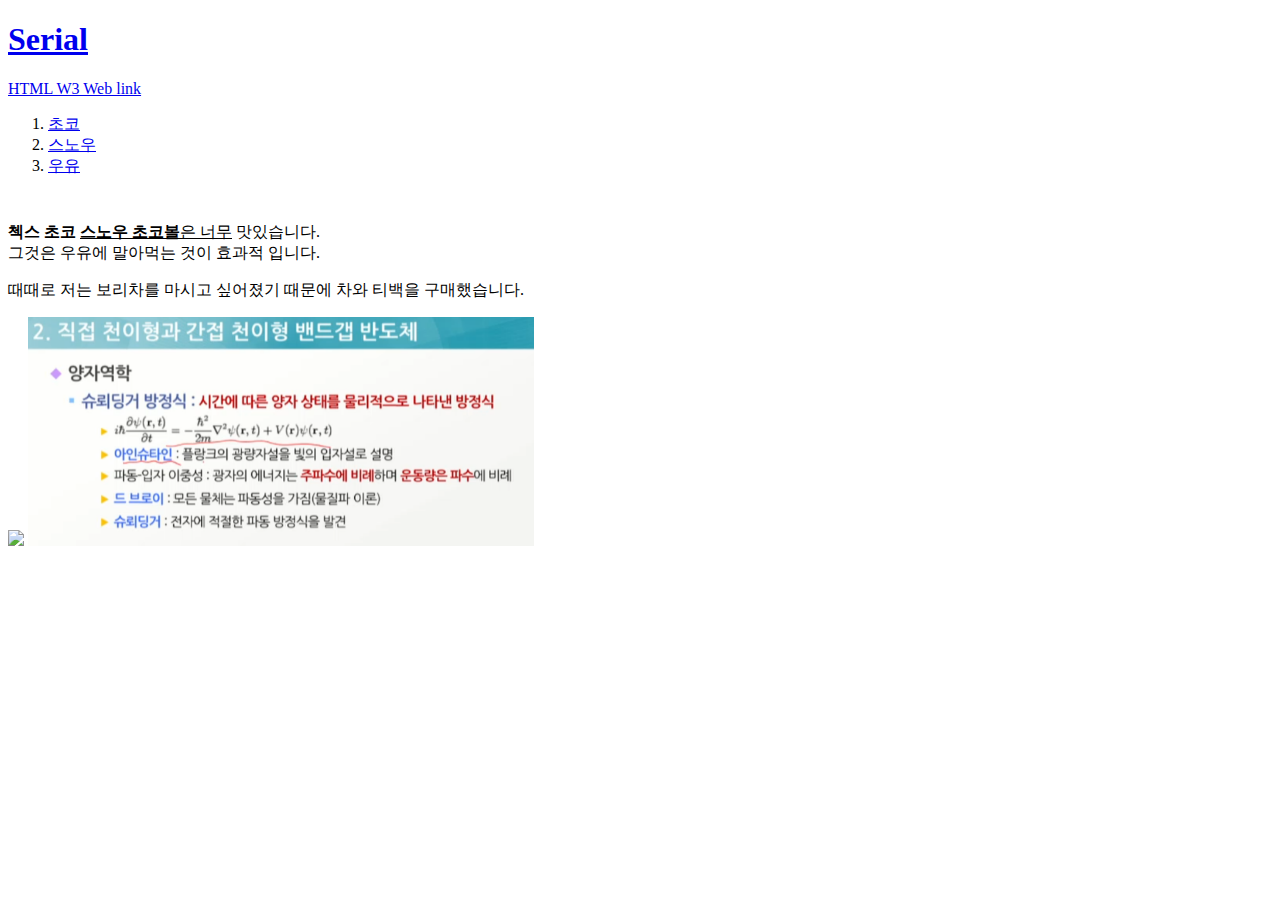
==== index.html @ 9f78a4c6 "Add files via upload" ====
<!doctype html> <!--이 웹페이지가 HTML로서 만들어졌다는 것을 표현 -->
<html>
  <head>
    <meta charset="utf-8"> <!--UTF-8 방식으로 해석해서 열어야 한다는 것을 표현-->
    <title>Serial</title>
  </head>

  <body>
    <h1><a href="index.html">
        Serial
      </a></h1>

    <a href="https://www.w3.org/TR/html5/" target="_blank" title="W3" >
      HTML W3 Web link
    </a>

    <ol>
      <li><a href="choco.html">초코</a></li>
      <li><a href="snow.html">스노우</a></li>
      <li><a href="milk.html">우유</a></li>
    </ol>

    <p style="margin-top:45px;"><strong>첵스 초코 <u>스노우 초코볼</strong>은 너무</u> 맛있습니다.<br> 그것은 우유에 말아먹는 것이 효과적 입니다.</p>
    <p>때때로 저는 보리차를 마시고 싶어졌기 때문에 차와 티백을 구매했습니다.</p>

    <img src="https://s3-ap-northeast-2.amazonaws.com/opentutorials-user-file/module/3135/7648.png">
    <img src="슈뢰딩거 방정식.png" width="40%">
  </body>
</html>
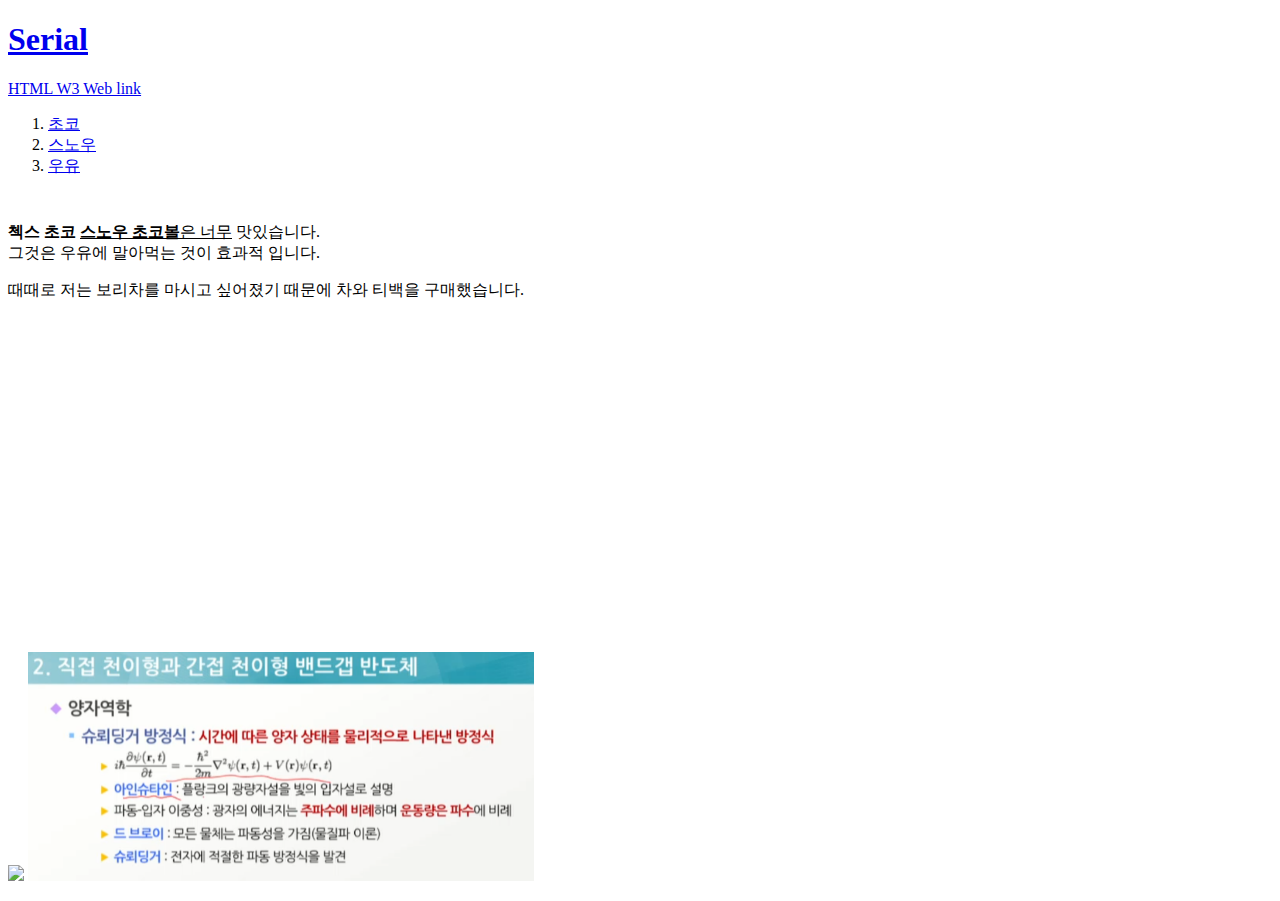
==== commit b940a066: "Add files via upload" ====
--- a/index.html
+++ b/index.html
@@ -3,12 +3,23 @@
   <head>
     <meta charset="utf-8"> <!--UTF-8 방식으로 해석해서 열어야 한다는 것을 표현-->
     <title>Serial</title>
+
+    <!-- Google tag (gtag.js) -->
+    <script async src="https://www.googletagmanager.com/gtag/js?id=G-J07VRPNRD8"></script>
+    <script>
+      window.dataLayer = window.dataLayer || [];
+      function gtag(){dataLayer.push(arguments);}
+      gtag('js', new Date());
+
+      gtag('config', 'G-J07VRPNRD8');
+    </script>
+
   </head>
 
   <body>
     <h1><a href="index.html">
         Serial
-      </a></h1>
+    </a></h1>
 
     <a href="https://www.w3.org/TR/html5/" target="_blank" title="W3" >
       HTML W3 Web link
@@ -23,7 +34,51 @@
     <p style="margin-top:45px;"><strong>첵스 초코 <u>스노우 초코볼</strong>은 너무</u> 맛있습니다.<br> 그것은 우유에 말아먹는 것이 효과적 입니다.</p>
     <p>때때로 저는 보리차를 마시고 싶어졌기 때문에 차와 티백을 구매했습니다.</p>
 
+    <p>
+      <iframe width="560" height="315" src="https://www.youtube.com/embed/rPTmXpjZi3w" title="YouTube video player" frameborder="0" allow="accelerometer; autoplay; clipboard-write; encrypted-media; gyroscope; picture-in-picture" allowfullscreen></iframe>
+    </P>
+
     <img src="https://s3-ap-northeast-2.amazonaws.com/opentutorials-user-file/module/3135/7648.png">
     <img src="슈뢰딩거 방정식.png" width="40%">
+
+    <p>
+      <div id="disqus_thread"></div>
+      <script>
+
+        /**
+        *  RECOMMENDED CONFIGURATION VARIABLES: EDIT AND UNCOMMENT THE SECTION BELOW TO INSERT DYNAMIC VALUES FROM YOUR PLATFORM OR CMS.
+        *  LEARN WHY DEFINING THESE VARIABLES IS IMPORTANT: https://disqus.com/admin/universalcode/#configuration-variables*/
+        /*
+        var disqus_config = function () {
+        this.page.url = PAGE_URL;  // Replace PAGE_URL with your page's canonical URL variable
+        this.page.identifier = PAGE_IDENTIFIER; // Replace PAGE_IDENTIFIER with your page's unique identifier variable
+        };
+        */
+        (function() { // DON'T EDIT BELOW THIS LINE
+        var d = document, s = d.createElement('script');
+        s.src = 'https://web1-2.disqus.com/embed.js';
+        s.setAttribute('data-timestamp', +new Date());
+        (d.head || d.body).appendChild(s);
+        })();
+      </script>
+      <noscript>Please enable JavaScript to view the <a href="https://disqus.com/?ref_noscript">comments powered by Disqus.</a></noscript>
+    </p>
+
+    <p>
+      <!--Start of Tawk.to Script-->
+      <script type="text/javascript">
+      var Tawk_API=Tawk_API||{}, Tawk_LoadStart=new Date();
+      (function(){
+      var s1=document.createElement("script"),s0=document.getElementsByTagName("script")[0];
+      s1.async=true;
+      s1.src='https://embed.tawk.to/6338600b54f06e12d897e9e9/1gea3ec07';
+      s1.charset='UTF-8';
+      s1.setAttribute('crossorigin','*');
+      s0.parentNode.insertBefore(s1,s0);
+      })();
+      </script>
+      <!--End of Tawk.to Script-->
+    </p>
+
   </body>
 </html>
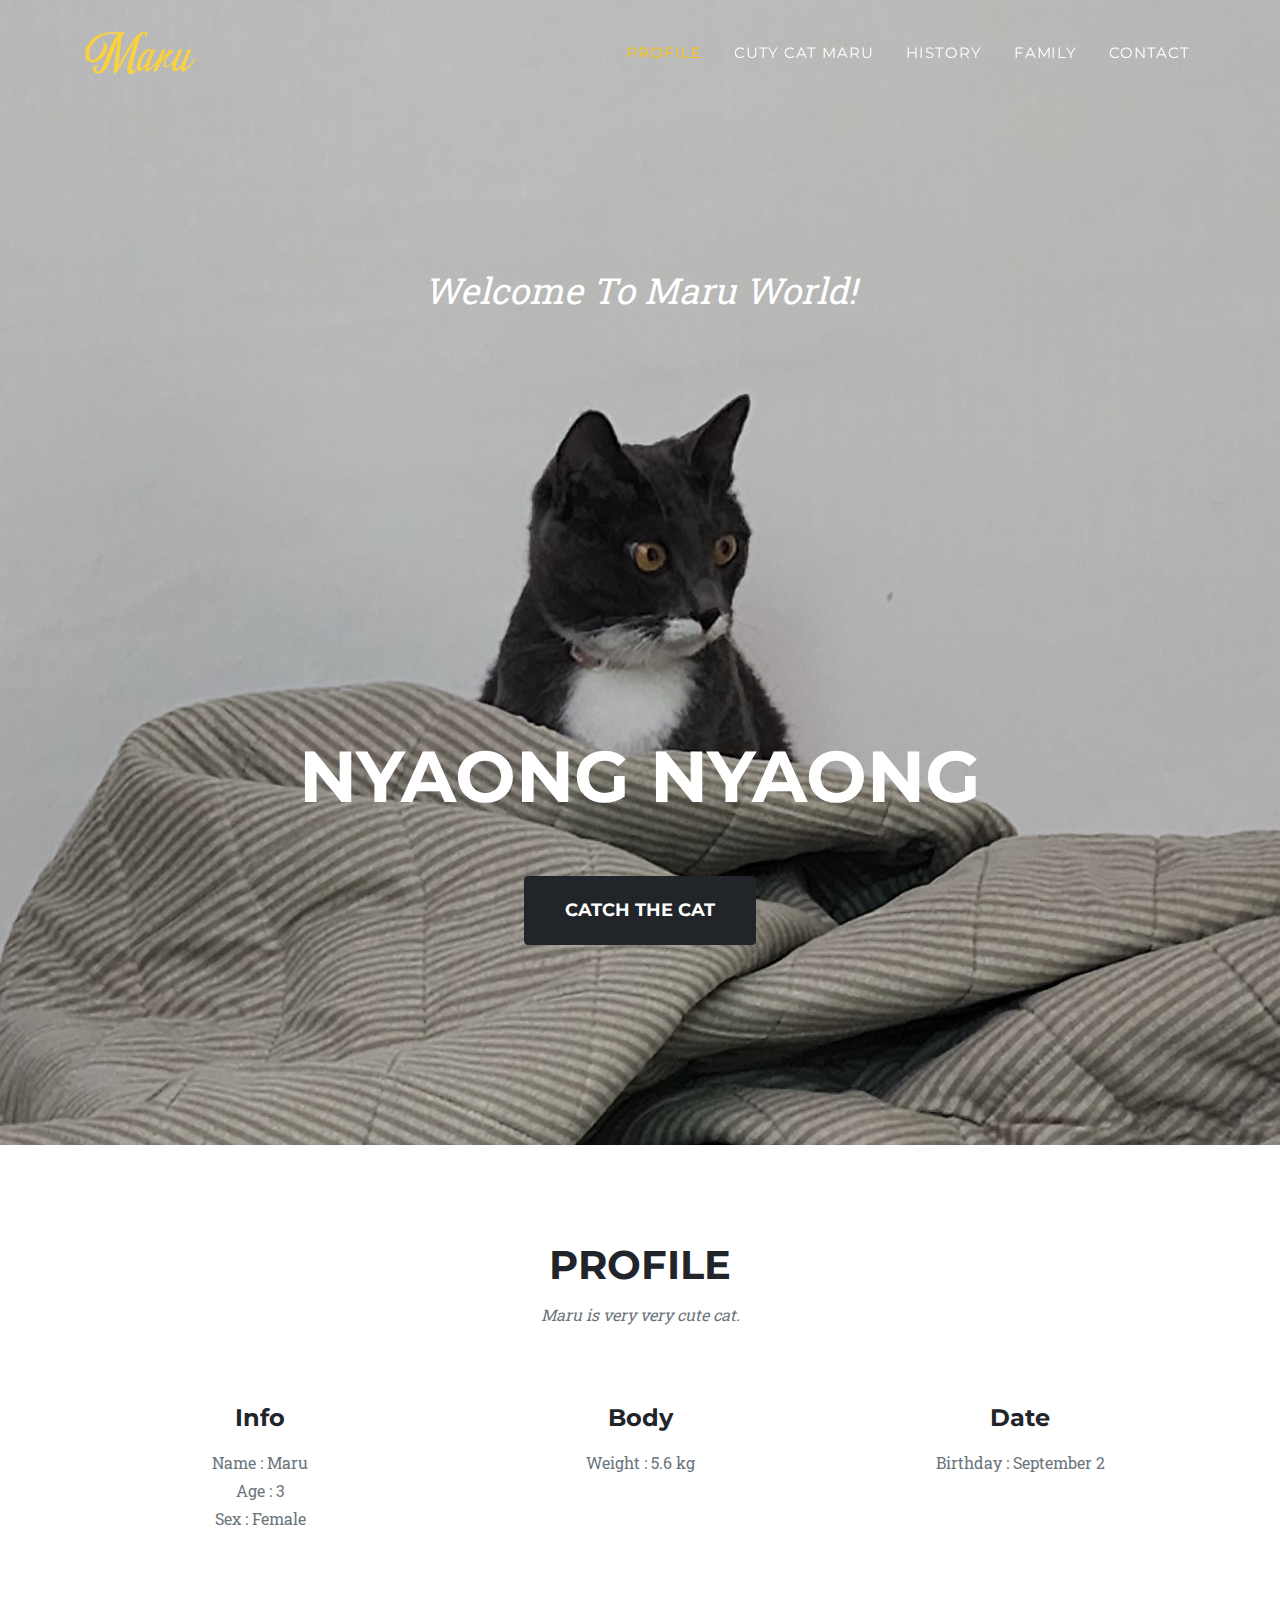
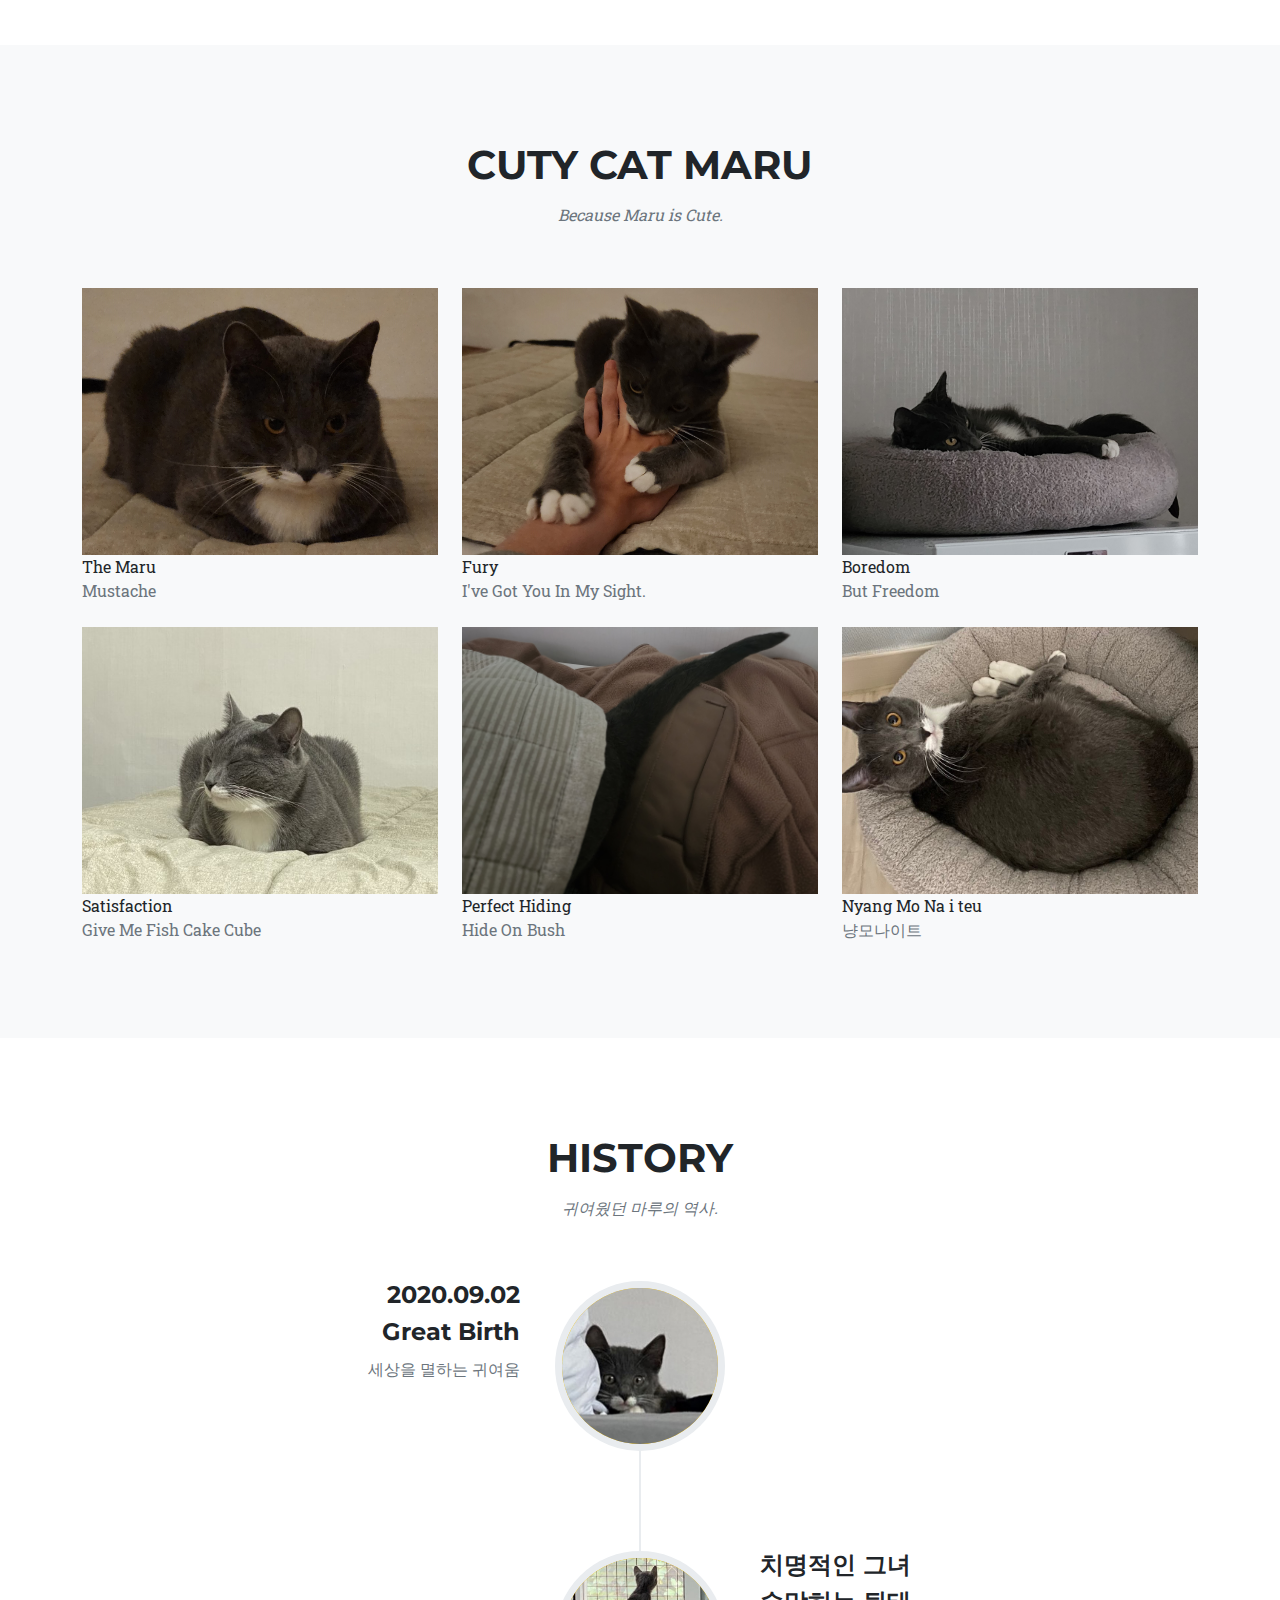
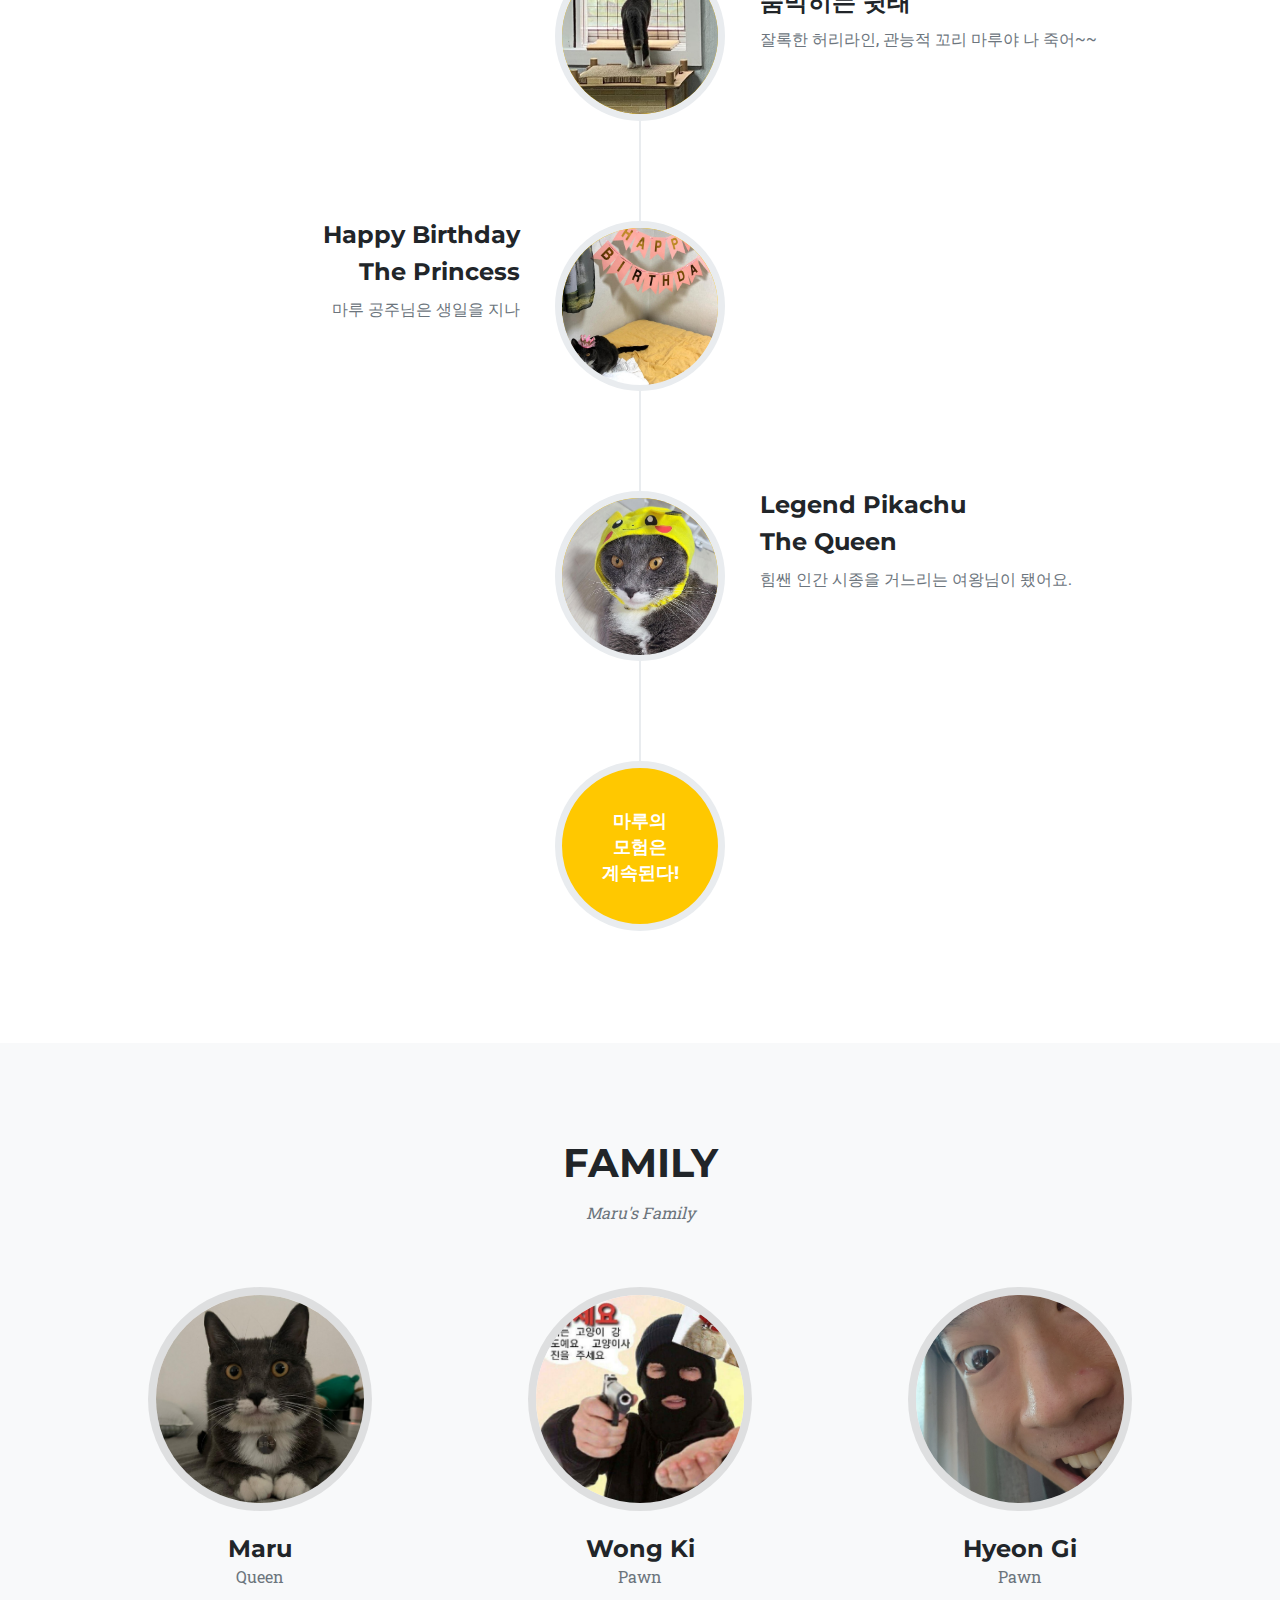
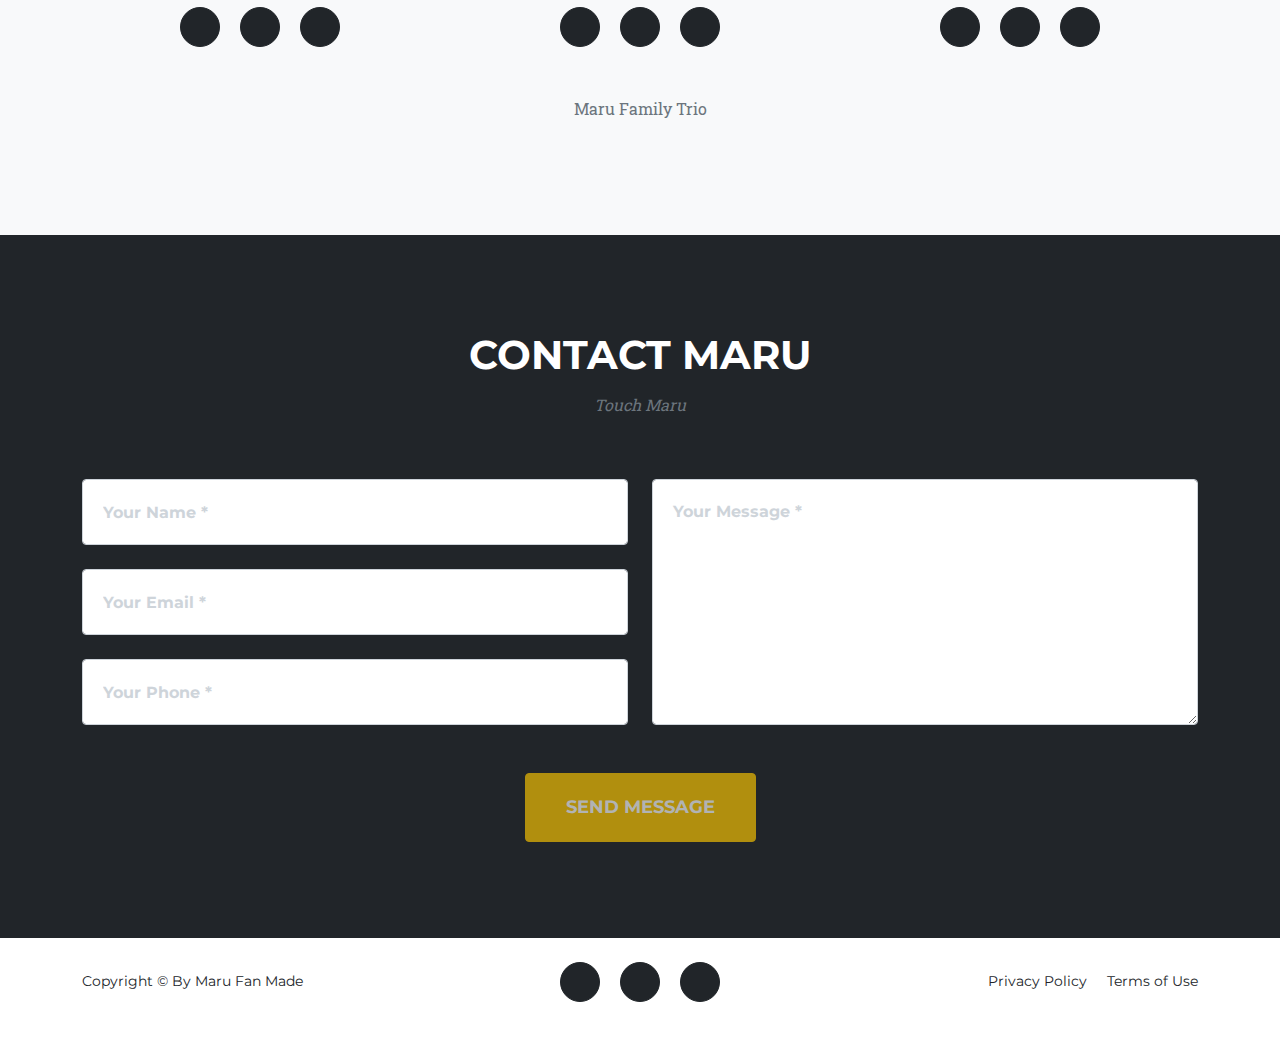
==== commit a8d3554e: "Add files via upload" ====
--- a/index.html
+++ b/index.html
@@ -1,84 +1,594 @@
-<!doctype html> <!--이 웹페이지가 HTML로서 만들어졌다는 것을 표현 -->
-<html>
-  <head>
-    <meta charset="utf-8"> <!--UTF-8 방식으로 해석해서 열어야 한다는 것을 표현-->
-    <title>Serial</title>
-
-    <!-- Google tag (gtag.js) -->
-    <script async src="https://www.googletagmanager.com/gtag/js?id=G-J07VRPNRD8"></script>
-    <script>
-      window.dataLayer = window.dataLayer || [];
-      function gtag(){dataLayer.push(arguments);}
-      gtag('js', new Date());
-
-      gtag('config', 'G-J07VRPNRD8');
-    </script>
-
-  </head>
-
-  <body>
-    <h1><a href="index.html">
-        Serial
-    </a></h1>
-
-    <a href="https://www.w3.org/TR/html5/" target="_blank" title="W3" >
-      HTML W3 Web link
-    </a>
-
-    <ol>
-      <li><a href="choco.html">초코</a></li>
-      <li><a href="snow.html">스노우</a></li>
-      <li><a href="milk.html">우유</a></li>
-    </ol>
-
-    <p style="margin-top:45px;"><strong>첵스 초코 <u>스노우 초코볼</strong>은 너무</u> 맛있습니다.<br> 그것은 우유에 말아먹는 것이 효과적 입니다.</p>
-    <p>때때로 저는 보리차를 마시고 싶어졌기 때문에 차와 티백을 구매했습니다.</p>
-
-    <p>
-      <iframe width="560" height="315" src="https://www.youtube.com/embed/rPTmXpjZi3w" title="YouTube video player" frameborder="0" allow="accelerometer; autoplay; clipboard-write; encrypted-media; gyroscope; picture-in-picture" allowfullscreen></iframe>
-    </P>
-
-    <img src="https://s3-ap-northeast-2.amazonaws.com/opentutorials-user-file/module/3135/7648.png">
-    <img src="슈뢰딩거 방정식.png" width="40%">
-
-    <p>
-      <div id="disqus_thread"></div>
-      <script>
-
-        /**
-        *  RECOMMENDED CONFIGURATION VARIABLES: EDIT AND UNCOMMENT THE SECTION BELOW TO INSERT DYNAMIC VALUES FROM YOUR PLATFORM OR CMS.
-        *  LEARN WHY DEFINING THESE VARIABLES IS IMPORTANT: https://disqus.com/admin/universalcode/#configuration-variables*/
-        /*
-        var disqus_config = function () {
-        this.page.url = PAGE_URL;  // Replace PAGE_URL with your page's canonical URL variable
-        this.page.identifier = PAGE_IDENTIFIER; // Replace PAGE_IDENTIFIER with your page's unique identifier variable
-        };
-        */
-        (function() { // DON'T EDIT BELOW THIS LINE
-        var d = document, s = d.createElement('script');
-        s.src = 'https://web1-2.disqus.com/embed.js';
-        s.setAttribute('data-timestamp', +new Date());
-        (d.head || d.body).appendChild(s);
-        })();
-      </script>
-      <noscript>Please enable JavaScript to view the <a href="https://disqus.com/?ref_noscript">comments powered by Disqus.</a></noscript>
-    </p>
-
-    <p>
-      <!--Start of Tawk.to Script-->
-      <script type="text/javascript">
-      var Tawk_API=Tawk_API||{}, Tawk_LoadStart=new Date();
-      (function(){
-      var s1=document.createElement("script"),s0=document.getElementsByTagName("script")[0];
-      s1.async=true;
-      s1.src='https://embed.tawk.to/6338600b54f06e12d897e9e9/1gea3ec07';
-      s1.charset='UTF-8';
-      s1.setAttribute('crossorigin','*');
-      s0.parentNode.insertBefore(s1,s0);
-      })();
-      </script>
-      <!--End of Tawk.to Script-->
-    </p>
-
-  </body>
-</html>
+<!DOCTYPE html>
+<html lang="en">
+    <head>
+        <meta charset="utf-8" />
+        <meta name="viewport" content="width=device-width, initial-scale=1, shrink-to-fit=no" />
+        <meta name="description" content="" />
+        <meta name="author" content="" />
+        <title>The Cutest Cat - Maru</title>
+        <!-- Favicon-->
+        <link rel="icon" type="image/x-icon" href="Maru/Maru-icon.ico" />
+        <!-- Font Awesome icons (free version)-->
+        <script src="https://use.fontawesome.com/releases/v6.1.0/js/all.js" crossorigin="anonymous"></script>
+        <!-- Google fonts-->
+        <link href="https://fonts.googleapis.com/css?family=Montserrat:400,700" rel="stylesheet" type="text/css" />
+        <link href="https://fonts.googleapis.com/css?family=Roboto+Slab:400,100,300,700" rel="stylesheet" type="text/css" />
+        <!-- Core theme CSS (includes Bootstrap)-->
+        <link href="css/styles.css" rel="stylesheet" />
+    </head>
+    <body id="page-top">
+        <!-- Navigation-->
+        <nav class="navbar navbar-expand-lg navbar-dark fixed-top" id="mainNav">
+            <div class="container">
+                <a class="navbar-brand" href="#page-top"><img src="Maru/Maru-Y-logo.svg" alt="..." /></a>
+                <button class="navbar-toggler" type="button" data-bs-toggle="collapse" data-bs-target="#navbarResponsive" aria-controls="navbarResponsive" aria-expanded="false" aria-label="Toggle navigation">
+                    Menu
+                    <i class="fas fa-bars ms-1"></i>
+                </button>
+                <div class="collapse navbar-collapse" id="navbarResponsive">
+                    <ul class="navbar-nav text-uppercase ms-auto py-4 py-lg-0">
+                        <li class="nav-item"><a class="nav-link" href="#Profile">Profile</a></li>
+                        <li class="nav-item"><a class="nav-link" href="#Portfolio">CUTY CAT MARU</a></li>
+                        <li class="nav-item"><a class="nav-link" href="#History">History</a></li>
+                        <li class="nav-item"><a class="nav-link" href="#team">Family</a></li>
+                        <li class="nav-item"><a class="nav-link" href="#contact">Contact</a></li>
+                    </ul>
+                </div>
+            </div>
+        </nav>
+        <!-- Masthead-->
+        <header class="masthead">
+            <div class="container">
+                <div class="masthead-subheading">Welcome To Maru World!</div>
+                <div class="masthead-heading text-uppercase">Nyaong Nyaong</div>
+                <a class="btn btn-primary btn-xl text-uppercase" href="#Profile">Catch The Cat</a>
+            </div>
+        </header>
+        <!-- Profile-->
+        <section class="page-section" id="Profile">
+            <div class="container">
+                <div class="text-center">
+                    <h2 class="section-heading text-uppercase">Profile</h2>
+                    <h3 class="section-subheading text-muted">Maru is very very cute cat.</h3>
+                </div>
+                <div class="row text-center">
+                    <div class="col-md-4">
+                        <span class="fa-stack fa-4x">
+                            <i class="fas fa-circle fa-stack-2x text-primary"></i>
+                            <i class="fas fa-solid fa-cat fa-stack-1x fa-inverse"></i>
+                        </span>
+                        <h4 class="my-3">Info</h4>
+                        <p class="text-muted">
+                          Name : Maru <br />
+                          Age : 3 <br />
+                          Sex : Female
+                        </p>
+                    </div>
+                    <div class="col-md-4">
+                        <span class="fa-stack fa-4x">
+                            <i class="fas fa-circle fa-stack-2x text-primary"></i>
+                            <i class="fas fa-solid fa-bowl-food fa-stack-1x fa-inverse"></i>
+                        </span>
+                        <h4 class="my-3">Body</h4>
+                        <p class="text-muted">Weight : 5.6 kg</p>
+                    </div>
+                    <div class="col-md-4">
+                        <span class="fa-stack fa-4x">
+                            <i class="fas fa-circle fa-stack-2x text-primary"></i>
+                            <i class="fas fa-solid fa-paw fa-stack-1x fa-inverse"></i>
+                        </span>
+                        <h4 class="my-3">Date</h4>
+                        <p class="text-muted">Birthday : September 2</p>
+                    </div>
+                </div>
+            </div>
+        </section>
+        <!-- Portfolio Grid-->
+        <section class="page-section bg-light" id="Portfolio">
+            <div class="container">
+                <div class="text-center">
+                    <h2 class="section-heading text-uppercase">CUTY CAT MARU</h2>
+                    <h3 class="section-subheading text-muted">Because Maru is Cute.</h3>
+                </div>
+                <div class="row">
+                    <div class="col-lg-4 col-sm-6 mb-4">
+                        <!-- Portfolio item 1-->
+                        <div class="portfolio-item">
+                            <a class="portfolio-link" data-bs-toggle="modal" href="#portfolioModal1">
+                                <div class="portfolio-hover">
+                                    <div class="portfolio-hover-content"><i class="fas fa-plus fa-3x"></i></div>
+                                </div>
+                                <img class="img-fluid" src="Maru/Picture/Cuty Cat Maru/1-1.jpg" alt="..." />
+                            </a>
+                            <div class="portfolio-caption">
+                                <div class="portfolio-caption-heading">The Maru</div>
+                                <div class="portfolio-caption-subheading text-muted">Mustache</div>
+                            </div>
+                        </div>
+                    </div>
+                    <div class="col-lg-4 col-sm-6 mb-4">
+                        <!-- Portfolio item 2-->
+                        <div class="portfolio-item">
+                            <a class="portfolio-link" data-bs-toggle="modal" href="#portfolioModal2">
+                                <div class="portfolio-hover">
+                                    <div class="portfolio-hover-content"><i class="fas fa-plus fa-3x"></i></div>
+                                </div>
+                                <img class="img-fluid" src="Maru/Picture/Cuty Cat Maru/2-2.jpg" alt="..." />
+                            </a>
+                            <div class="portfolio-caption">
+                                <div class="portfolio-caption-heading">Fury</div>
+                                <div class="portfolio-caption-subheading text-muted">I've Got You In My Sight.</div>
+                            </div>
+                        </div>
+                    </div>
+                    <div class="col-lg-4 col-sm-6 mb-4">
+                        <!-- Portfolio item 3-->
+                        <div class="portfolio-item">
+                            <a class="portfolio-link" data-bs-toggle="modal" href="#portfolioModal3">
+                                <div class="portfolio-hover">
+                                    <div class="portfolio-hover-content"><i class="fas fa-plus fa-3x"></i></div>
+                                </div>
+                                <img class="img-fluid" src="Maru/Picture/Cuty Cat Maru/3-3.jpg" alt="..." />
+                            </a>
+                            <div class="portfolio-caption">
+                                <div class="portfolio-caption-heading">Boredom</div>
+                                <div class="portfolio-caption-subheading text-muted">But Freedom</div>
+                            </div>
+                        </div>
+                    </div>
+                    <div class="col-lg-4 col-sm-6 mb-4 mb-lg-0">
+                        <!-- Portfolio item 4-->
+                        <div class="portfolio-item">
+                            <a class="portfolio-link" data-bs-toggle="modal" href="#portfolioModal4">
+                                <div class="portfolio-hover">
+                                    <div class="portfolio-hover-content"><i class="fas fa-plus fa-3x"></i></div>
+                                </div>
+                                <img class="img-fluid" src="Maru/Picture/Cuty Cat Maru/4-4.jpg" alt="..." />
+                            </a>
+                            <div class="portfolio-caption">
+                                <div class="portfolio-caption-heading">Satisfaction</div>
+                                <div class="portfolio-caption-subheading text-muted">Give Me Fish Cake Cube</div>
+                            </div>
+                        </div>
+                    </div>
+                    <div class="col-lg-4 col-sm-6 mb-4 mb-sm-0">
+                        <!-- Portfolio item 5-->
+                        <div class="portfolio-item">
+                            <a class="portfolio-link" data-bs-toggle="modal" href="#portfolioModal5">
+                                <div class="portfolio-hover">
+                                    <div class="portfolio-hover-content"><i class="fas fa-plus fa-3x"></i></div>
+                                </div>
+                                <img class="img-fluid" src="Maru/Picture/Cuty Cat Maru/5-5.jpg" alt="..." />
+                            </a>
+                            <div class="portfolio-caption">
+                                <div class="portfolio-caption-heading">Perfect Hiding</div>
+                                <div class="portfolio-caption-subheading text-muted">Hide On Bush</div>
+                            </div>
+                        </div>
+                    </div>
+                    <div class="col-lg-4 col-sm-6">
+                        <!-- Portfolio item 6-->
+                        <div class="portfolio-item">
+                            <a class="portfolio-link" data-bs-toggle="modal" href="#portfolioModal6">
+                                <div class="portfolio-hover">
+                                    <div class="portfolio-hover-content"><i class="fas fa-plus fa-3x"></i></div>
+                                </div>
+                                <img class="img-fluid" src="Maru/Picture/Cuty Cat Maru/6-6.jpg" alt="..." />
+                            </a>
+                            <div class="portfolio-caption">
+                                <div class="portfolio-caption-heading">Nyang Mo Na i teu</div>
+                                <div class="portfolio-caption-subheading text-muted">냥모나이트</div>
+                            </div>
+                        </div>
+                    </div>
+                </div>
+            </div>
+        </section>
+        <!-- History-->
+        <section class="page-section" id="History">
+            <div class="container">
+                <div class="text-center">
+                    <h2 class="section-heading text-uppercase">History</h2>
+                    <h3 class="section-subheading text-muted">귀여웠던 마루의 역사.</h3>
+                </div>
+
+                <ul class="timeline">
+                    <li>
+                        <div class="timeline-image"><img class="rounded-circle img-fluid" src="Maru/Picture/History/1.1.jpg" alt="..." /></div>
+                        <div class="timeline-panel">
+                            <div class="timeline-heading">
+                                <h4>2020.09.02</h4>
+                                <h4 class="subheading">Great Birth</h4>
+                            </div>
+                            <div class="timeline-body"><p class="text-muted">세상을 멸하는 귀여움</p></div>
+                        </div>
+                    </li>
+                    <li class="timeline-inverted">
+                        <div class="timeline-image"><img class="rounded-circle img-fluid" src="Maru/Picture/History/2.2.jpg" alt="..." /></div>
+                        <div class="timeline-panel">
+                            <div class="timeline-heading">
+                                <h4>치명적인 그녀</h4>
+                                <h4 class="subheading">숨막히는 뒷태</h4>
+                            </div>
+                            <div class="timeline-body"><p class="text-muted">잘록한 허리라인, 관능적 꼬리 마루야 나 죽어~~</p></div>
+                        </div>
+                    </li>
+                    <li>
+                        <div class="timeline-image"><img class="rounded-circle img-fluid" src="Maru/Picture/History/3.3.jpg" alt="..." /></div>
+                        <div class="timeline-panel">
+                            <div class="timeline-heading">
+                                <h4>Happy Birthday</h4>
+                                <h4 class="subheading">The Princess</h4>
+                            </div>
+                            <div class="timeline-body"><p class="text-muted">마루 공주님은 생일을 지나</p></div>
+                        </div>
+                    </li>
+                    <li class="timeline-inverted">
+                        <div class="timeline-image"><img class="rounded-circle img-fluid" src="Maru/Picture/History/4.4.jpg" alt="..." /></div>
+                        <div class="timeline-panel">
+                            <div class="timeline-heading">
+                                <h4>Legend Pikachu</h4>
+                                <h4 class="subheading">The Queen</h4>
+                            </div>
+                            <div class="timeline-body"><p class="text-muted">힘쌘 인간 시종을 거느리는 여왕님이 됐어요.</p></div>
+                        </div>
+                    </li>
+                    <li class="timeline-inverted">
+                        <div class="timeline-image">
+                            <h4>
+                                마루의
+                                <br />
+                                모험은
+                                <br />
+                                계속된다!
+                            </h4>
+                        </div>
+                    </li>
+                </ul>
+            </div>
+        </section>
+        <!-- Team-->
+        <section class="page-section bg-light" id="team">
+            <div class="container">
+                <div class="text-center">
+                    <h2 class="section-heading text-uppercase">Family</h2>
+                    <h3 class="section-subheading text-muted">Maru's Family</h3>
+                </div>
+                <div class="row">
+                    <div class="col-lg-4">
+                        <div class="team-member">
+                            <img class="mx-auto rounded-circle" src="Maru/Picture/Family/maru.jpg" alt="..." />
+                            <h4>Maru</h4>
+                            <p class="text-muted">Queen</p>
+                            <a class="btn btn-dark btn-social mx-2" href="#!" aria-label="Parveen Anand Twitter Profile"><i class="fab fa-twitter"></i></a>
+                            <a class="btn btn-dark btn-social mx-2" href="https://www.instagram.com/toomuchcutecatmyhongmaru/" aria-label="Parveen Anand Facebook Profile"><i class="fab fa-instagram"></i></a>
+                            <a class="btn btn-dark btn-social mx-2" href="#!" aria-label="Parveen Anand LinkedIn Profile"><i class="fab fa-facebook-f"></i></a>
+                        </div>
+                    </div>
+                    <div class="col-lg-4">
+                        <div class="team-member">
+                            <img class="mx-auto rounded-circle" src="Maru/Picture/Family/ungki.jpg" alt="..." />
+                            <h4>Wong Ki</h4>
+                            <p class="text-muted">Pawn</p>
+                            <a class="btn btn-dark btn-social mx-2" href="#!" aria-label="Diana Petersen Twitter Profile"><i class="fab fa-twitter"></i></a>
+                            <a class="btn btn-dark btn-social mx-2" href="https://www.instagram.com/0nelifetwolive/" aria-label="Diana Petersen Facebook Profile"><i class="fab fa-instagram"></i></a>
+                            <a class="btn btn-dark btn-social mx-2" href="#!" aria-label="Diana Petersen LinkedIn Profile"><i class="fab fa-facebook-f"></i></a>
+                        </div>
+                    </div>
+                    <div class="col-lg-4">
+                        <div class="team-member">
+                            <img class="mx-auto rounded-circle" src="Maru/Picture/Family/hyeongi.jpg" alt="..." />
+                            <h4>Hyeon Gi</h4>
+                            <p class="text-muted">Pawn</p>
+                            <a class="btn btn-dark btn-social mx-2" href="#!" aria-label="Larry Parker Twitter Profile"><i class="fab fa-twitter"></i></a>
+                            <a class="btn btn-dark btn-social mx-2" href="https://www.instagram.com/dizziness.kim/" aria-label="Larry Parker Facebook Profile"><i class="fab fa-instagram"></i></a>
+                            <a class="btn btn-dark btn-social mx-2" href="https://www.facebook.com/profile.php?id=100012390007530" aria-label="Larry Parker LinkedIn Profile"><i class="fab fa-facebook-f"></i></a>
+                        </div>
+                    </div>
+                </div>
+                <div class="row">
+                    <div class="col-lg-8 mx-auto text-center"><p class="large text-muted">Maru Family Trio</p></div>
+                </div>
+            </div>
+        </section>
+        <!-- Clients
+        <div class="py-5">
+            <div class="container">
+                <div class="row align-items-center">
+                    <div class="col-md-3 col-sm-6 my-3">
+                        <a href="#!"><img class="img-fluid img-brand d-block mx-auto" src="assets/img/logos/microsoft.svg" alt="..." aria-label="Microsoft Logo" /></a>
+                    </div>
+                    <div class="col-md-3 col-sm-6 my-3">
+                        <a href="#!"><img class="img-fluid img-brand d-block mx-auto" src="assets/img/logos/google.svg" alt="..." aria-label="Google Logo" /></a>
+                    </div>
+                    <div class="col-md-3 col-sm-6 my-3">
+                        <a href="#!"><img class="img-fluid img-brand d-block mx-auto" src="assets/img/logos/facebook.svg" alt="..." aria-label="Facebook Logo" /></a>
+                    </div>
+                    <div class="col-md-3 col-sm-6 my-3">
+                        <a href="#!"><img class="img-fluid img-brand d-block mx-auto" src="assets/img/logos/ibm.svg" alt="..." aria-label="IBM Logo" /></a>
+                    </div>
+                </div>
+            </div>
+        </div>
+        -->
+        <!-- Contact-->
+        <section class="page-section" id="contact">
+            <div class="container">
+                <div class="text-center">
+                    <h2 class="section-heading text-uppercase">Contact Maru</h2>
+                    <h3 class="section-subheading text-muted">Touch Maru</h3>
+                </div>
+                <!-- * * * * * * * * * * * * * * *-->
+                <!-- * * SB Forms Contact Form * *-->
+                <!-- * * * * * * * * * * * * * * *-->
+                <!-- This form is pre-integrated with SB Forms.-->
+                <!-- To make this form functional, sign up at-->
+                <!-- https://startbootstrap.com/solution/contact-forms-->
+                <!-- to get an API token!-->
+                <form id="contactForm" data-sb-form-api-token="API_TOKEN">
+                    <div class="row align-items-stretch mb-5">
+                        <div class="col-md-6">
+                            <div class="form-group">
+                                <!-- Name input-->
+                                <input class="form-control" id="name" type="text" placeholder="Your Name *" data-sb-validations="required" />
+                                <div class="invalid-feedback" data-sb-feedback="name:required">A name is required.</div>
+                            </div>
+                            <div class="form-group">
+                                <!-- Email address input-->
+                                <input class="form-control" id="email" type="email" placeholder="Your Email *" data-sb-validations="required,email" />
+                                <div class="invalid-feedback" data-sb-feedback="email:required">An email is required.</div>
+                                <div class="invalid-feedback" data-sb-feedback="email:email">Email is not valid.</div>
+                            </div>
+                            <div class="form-group mb-md-0">
+                                <!-- Phone number input-->
+                                <input class="form-control" id="phone" type="tel" placeholder="Your Phone *" data-sb-validations="required" />
+                                <div class="invalid-feedback" data-sb-feedback="phone:required">A phone number is required.</div>
+                            </div>
+                        </div>
+                        <div class="col-md-6">
+                            <div class="form-group form-group-textarea mb-md-0">
+                                <!-- Message input-->
+                                <textarea class="form-control" id="message" placeholder="Your Message *" data-sb-validations="required"></textarea>
+                                <div class="invalid-feedback" data-sb-feedback="message:required">A message is required.</div>
+                            </div>
+                        </div>
+                    </div>
+                    <!-- Submit success message-->
+                    <!---->
+                    <!-- This is what your users will see when the form-->
+                    <!-- has successfully submitted-->
+                    <div class="d-none" id="submitSuccessMessage">
+                        <div class="text-center text-white mb-3">
+                            <div class="fw-bolder">이 기능은 구현되지 않았습니다.</div>
+                            보내도 안보내짐
+                            <br />
+                            <a href="https://www.instagram.com/toomuchcutecatmyhongmaru/">Maru 보러 가기</a>
+                        </div>
+                    </div>
+                    <!-- Submit error message-->
+                    <!---->
+                    <!-- This is what your users will see when there is-->
+                    <!-- an error submitting the form-->
+                    <div class="d-none" id="submitErrorMessage"><div class="text-center text-danger mb-3">Error sending message!</div></div>
+                    <!-- Submit Button-->
+                    <div class="text-center"><button class="btn btn-primary btn-xl text-uppercase disabled" id="submitButton" type="submit">Send Message</button></div>
+                </form>
+            </div>
+        </section>
+        <!-- Footer-->
+        <footer class="footer py-4">
+            <div class="container">
+                <div class="row align-items-center">
+                    <div class="col-lg-4 text-lg-start">Copyright &copy; By Maru Fan Made</div>
+                    <div class="col-lg-4 my-3 my-lg-0">
+                        <a class="btn btn-dark btn-social mx-2" href="#!" aria-label="Twitter"><i class="fab fa-twitter"></i></a>
+                        <a class="btn btn-dark btn-social mx-2" href="#!" aria-label="Facebook"><i class="fab fa-facebook-f"></i></a>
+                        <a class="btn btn-dark btn-social mx-2" href="#!" aria-label="LinkedIn"><i class="fab fa-linkedin-in"></i></a>
+                    </div>
+                    <div class="col-lg-4 text-lg-end">
+                        <a class="link-dark text-decoration-none me-3" href="#!">Privacy Policy</a>
+                        <a class="link-dark text-decoration-none" href="#!">Terms of Use</a>
+                    </div>
+                </div>
+            </div>
+        </footer>
+        <!-- Portfolio Modals-->
+        <!-- Portfolio item 1 modal popup-->
+        <div class="portfolio-modal modal fade" id="portfolioModal1" tabindex="-1" role="dialog" aria-hidden="true">
+            <div class="modal-dialog">
+                <div class="modal-content">
+                    <div class="close-modal" data-bs-dismiss="modal"><img src="assets/img/close-icon.svg" alt="Close modal" /></div>
+                    <div class="container">
+                        <div class="row justify-content-center">
+                            <div class="col-lg-8">
+                                <div class="modal-body">
+                                    <!-- Project details-->
+                                    <h2 class="text-uppercase">The Maru</h2>
+                                    <p class="item-intro text-muted">Mustache</p>
+                                    <img class="img-fluid d-block mx-auto" src="Maru/Picture/Cuty Cat Maru/1-1.jpg" alt="..." />
+                                    <p>마루는 귀엽습니다. 그것의 이유는 묻지마, 왜냐하면 귀여우니깐.</p>
+                                    <button class="btn btn-primary btn-xl text-uppercase" data-bs-dismiss="modal" type="button">
+                                        <i class="fas fa-xmark me-1"></i>
+                                        Close
+                                    </button>
+                                </div>
+                            </div>
+                        </div>
+                    </div>
+                </div>
+            </div>
+        </div>
+        <!-- Portfolio item 2 modal popup-->
+        <div class="portfolio-modal modal fade" id="portfolioModal2" tabindex="-1" role="dialog" aria-hidden="true">
+            <div class="modal-dialog">
+                <div class="modal-content">
+                    <div class="close-modal" data-bs-dismiss="modal"><img src="assets/img/close-icon.svg" alt="Close modal" /></div>
+                    <div class="container">
+                        <div class="row justify-content-center">
+                            <div class="col-lg-8">
+                                <div class="modal-body">
+                                    <!-- Project details-->
+                                    <h2 class="text-uppercase">Fury</h2>
+                                    <p class="item-intro text-muted">Target On</p>
+                                    <img class="img-fluid d-block mx-auto" src="Maru/Picture/Cuty Cat Maru/2-2.jpg" alt="..." />
+                                    <p>사냥감은 흉포한 마루를 당해내지 못합니다.</p>
+                                    <button class="btn btn-primary btn-xl text-uppercase" data-bs-dismiss="modal" type="button">
+                                        <i class="fas fa-xmark me-1"></i>
+                                        Close
+                                    </button>
+                                </div>
+                            </div>
+                        </div>
+                    </div>
+                </div>
+            </div>
+        </div>
+        <!-- Portfolio item 3 modal popup-->
+        <div class="portfolio-modal modal fade" id="portfolioModal3" tabindex="-1" role="dialog" aria-hidden="true">
+            <div class="modal-dialog">
+                <div class="modal-content">
+                    <div class="close-modal" data-bs-dismiss="modal"><img src="assets/img/close-icon.svg" alt="Close modal" /></div>
+                    <div class="container">
+                        <div class="row justify-content-center">
+                            <div class="col-lg-8">
+                                <div class="modal-body">
+                                    <!-- Project details-->
+                                    <h2 class="text-uppercase">Boredom</h2>
+                                    <p class="item-intro text-muted">But Freedom</p>
+                                    <img class="img-fluid d-block mx-auto" src="Maru/Picture/Cuty Cat Maru/3-3.jpg" alt="..." />
+                                    <p>마루는 아무생각이 없습니다. 왜냐하면 아무생각이 없기 때문입니다.</p>
+                                    <button class="btn btn-primary btn-xl text-uppercase" data-bs-dismiss="modal" type="button">
+                                        <i class="fas fa-xmark me-1"></i>
+                                        Close
+                                    </button>
+                                </div>
+                            </div>
+                        </div>
+                    </div>
+                </div>
+            </div>
+        </div>
+        <!-- Portfolio item 4 modal popup-->
+        <div class="portfolio-modal modal fade" id="portfolioModal4" tabindex="-1" role="dialog" aria-hidden="true">
+            <div class="modal-dialog">
+                <div class="modal-content">
+                    <div class="close-modal" data-bs-dismiss="modal"><img src="assets/img/close-icon.svg" alt="Close modal" /></div>
+                    <div class="container">
+                        <div class="row justify-content-center">
+                            <div class="col-lg-8">
+                                <div class="modal-body">
+                                    <!-- Project details-->
+                                    <h2 class="text-uppercase">Satisfaction</h2>
+                                    <p class="item-intro text-muted">Give Me Fish Cake Cube</p>
+                                    <img class="img-fluid d-block mx-auto" src="Maru/Picture/Cuty Cat Maru/4-4.jpg" alt="..." />
+                                    <p>북어 큐브 내놔.</p>
+                                    <button class="btn btn-primary btn-xl text-uppercase" data-bs-dismiss="modal" type="button">
+                                        <i class="fas fa-xmark me-1"></i>
+                                        Close
+                                    </button>
+                                </div>
+                            </div>
+                        </div>
+                    </div>
+                </div>
+            </div>
+        </div>
+        <!-- Portfolio item 5 modal popup-->
+        <div class="portfolio-modal modal fade" id="portfolioModal5" tabindex="-1" role="dialog" aria-hidden="true">
+            <div class="modal-dialog">
+                <div class="modal-content">
+                    <div class="close-modal" data-bs-dismiss="modal"><img src="assets/img/close-icon.svg" alt="Close modal" /></div>
+                    <div class="container">
+                        <div class="row justify-content-center">
+                            <div class="col-lg-8">
+                                <div class="modal-body">
+                                    <!-- Project details-->
+                                    <h2 class="text-uppercase">Perfect Hiding</h2>
+                                    <p class="item-intro text-muted">Hide On Bush</p>
+                                    <img class="img-fluid d-block mx-auto" src="Maru/Picture/Cuty Cat Maru/5-5.jpg" alt="..." />
+                                    <p>완벽히 은폐한 몸 어디에도 마루의 흔적을 찾을 수 없어요!</p>
+                                    <button class="btn btn-primary btn-xl text-uppercase" data-bs-dismiss="modal" type="button">
+                                        <i class="fas fa-xmark me-1"></i>
+                                        Close
+                                    </button>
+                                </div>
+                            </div>
+                        </div>
+                    </div>
+                </div>
+            </div>
+        </div>
+        <!-- Portfolio item 6 modal popup-->
+        <div class="portfolio-modal modal fade" id="portfolioModal6" tabindex="-1" role="dialog" aria-hidden="true">
+            <div class="modal-dialog">
+                <div class="modal-content">
+                    <div class="close-modal" data-bs-dismiss="modal"><img src="assets/img/close-icon.svg" alt="Close modal" /></div>
+                    <div class="container">
+                        <div class="row justify-content-center">
+                            <div class="col-lg-8">
+                                <div class="modal-body">
+                                    <!-- Project details-->
+                                    <h2 class="text-uppercase">Nyang Mo Na i teu</h2>
+                                    <p class="item-intro text-muted">냥모나이트</p>
+                                    <img class="img-fluid d-block mx-auto" src="Maru/Picture/Cuty Cat Maru/6-6.jpg" alt="..." />
+                                    <p>냥모나이트</p>
+                                    <button class="btn btn-primary btn-xl text-uppercase" data-bs-dismiss="modal" type="button">
+                                        <i class="fas fa-xmark me-1"></i>
+                                        Close
+                                    </button>
+                                </div>
+                            </div>
+                        </div>
+                    </div>
+                </div>
+            </div>
+        </div>
+        <!-- Bootstrap core JS-->
+        <script src="https://cdn.jsdelivr.net/npm/bootstrap@5.1.3/dist/js/bootstrap.bundle.min.js"></script>
+        <!-- Core theme JS-->
+        <script src="js/scripts.js"></script>
+        <!-- * * * * * * * * * * * * * * * * * * * * * * * * * * * * * * * * * * * * * * * *-->
+        <!-- * *                               SB Forms JS                               * *-->
+        <!-- * * Activate your form at https://startbootstrap.com/solution/contact-forms * *-->
+        <!-- * * * * * * * * * * * * * * * * * * * * * * * * * * * * * * * * * * * * * * * *-->
+        <script src="https://cdn.startbootstrap.com/sb-forms-latest.js"></script>
+
+
+        <!--Start of Tawk.to Script//
+        <script type="text/javascript">
+          var Tawk_API=Tawk_API||{}, Tawk_LoadStart=new Date();
+          (function(){
+            var s1=document.createElement("script"),s0=document.getElementsByTagName("script")[0];
+            s1.async=true;
+            s1.src='https://embed.tawk.to/6338600b54f06e12d897e9e9/1gea3ec07';
+            s1.charset='UTF-8';
+            s1.setAttribute('crossorigin','*');
+            s0.parentNode.insertBefore(s1,s0);
+            }
+          )();
+        </script>
+        //End of Tawk.to Script-->
+        <p>
+          <div id="disqus_thread"></div>
+          <script>
+
+            /**
+            *  RECOMMENDED CONFIGURATION VARIABLES: EDIT AND UNCOMMENT THE SECTION BELOW TO INSERT DYNAMIC VALUES FROM YOUR PLATFORM OR CMS.
+            *  LEARN WHY DEFINING THESE VARIABLES IS IMPORTANT: https://disqus.com/admin/universalcode/#configuration-variables*/
+            /*
+            var disqus_config = function () {
+            this.page.url = PAGE_URL;  // Replace PAGE_URL with your page's canonical URL variable
+            this.page.identifier = PAGE_IDENTIFIER; // Replace PAGE_IDENTIFIER with your page's unique identifier variable
+            };
+            */
+            (function() { // DON'T EDIT BELOW THIS LINE
+            var d = document, s = d.createElement('script');
+            s.src = 'https://web1-2.disqus.com/embed.js';
+            s.setAttribute('data-timestamp', +new Date());
+            (d.head || d.body).appendChild(s);
+            })();
+          </script>
+          <noscript>Please enable JavaScript to view the <a href="https://disqus.com/?ref_noscript">comments powered by Disqus.</a></noscript>
+        </p>
+    </body>
+</html>
